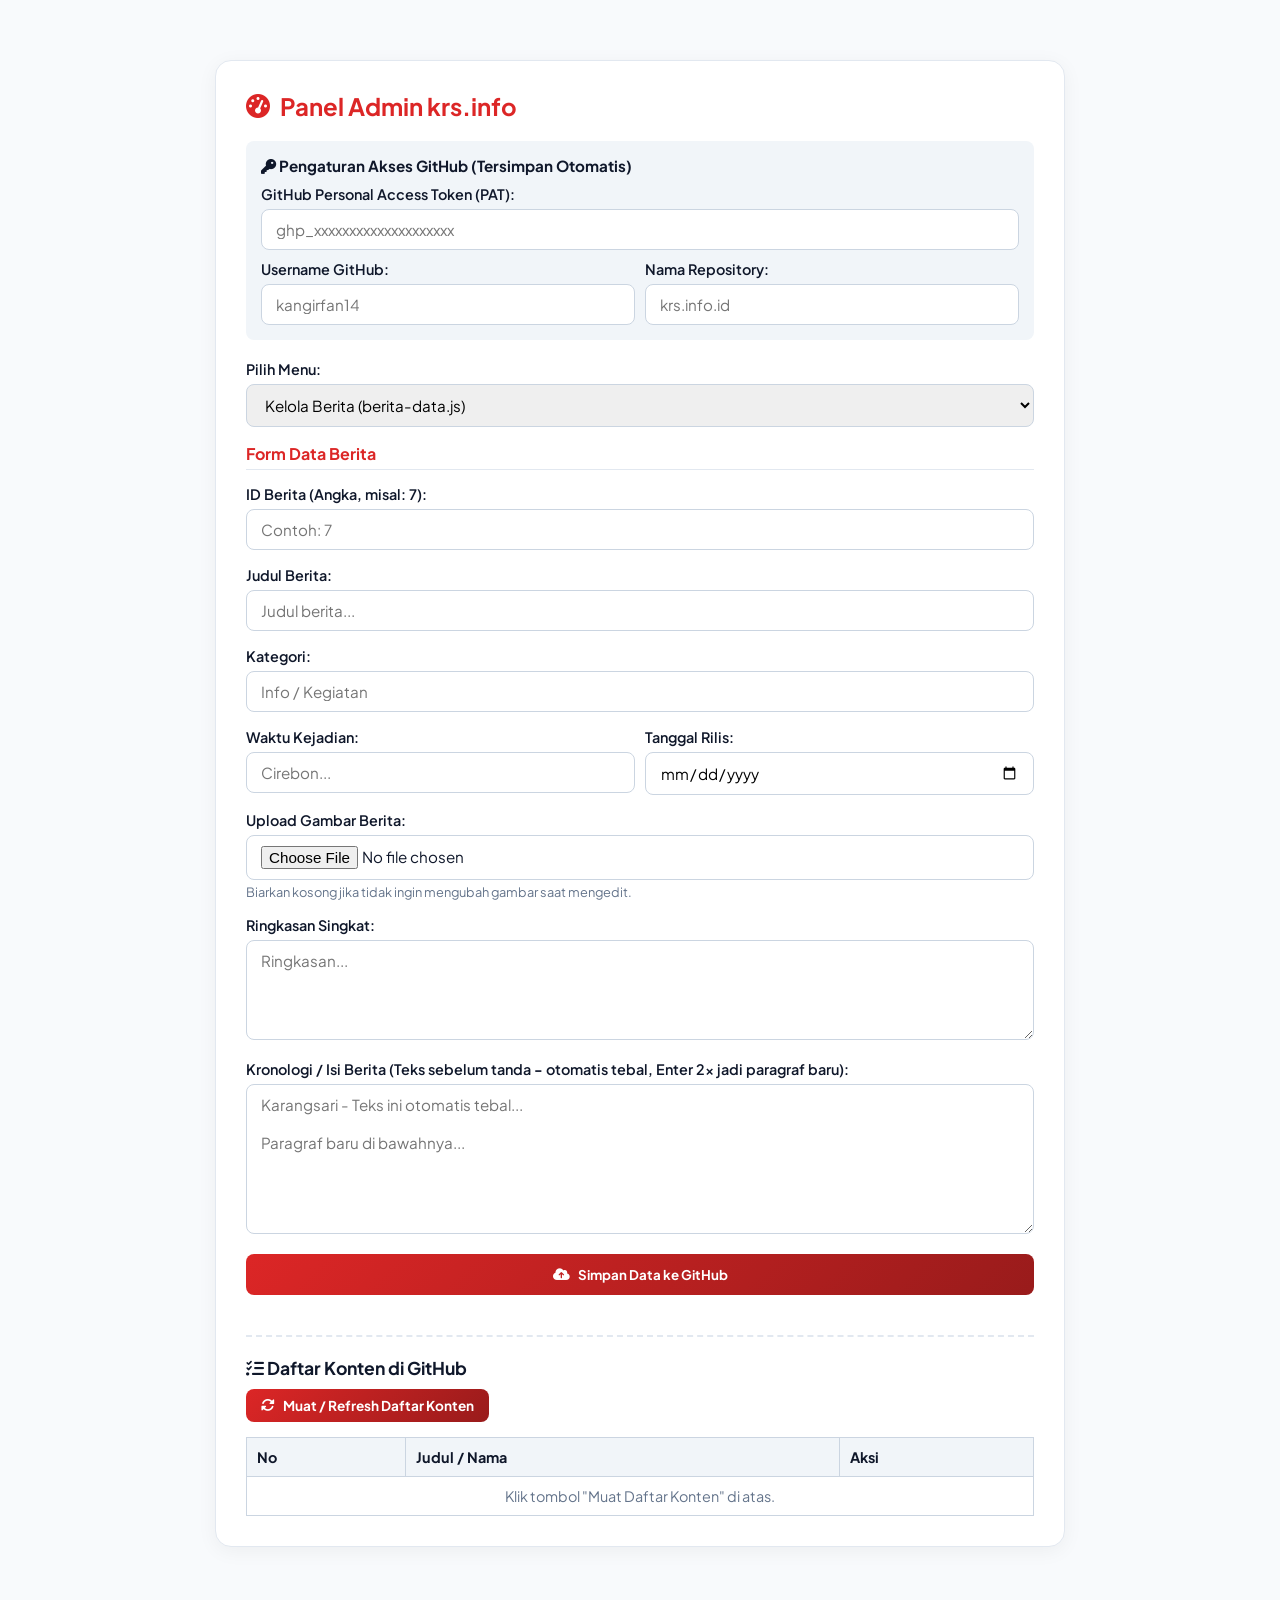
==== admin.html @ 03650664 "Add files via upload" ====
<!doctype html>
<html lang="id">
  <head>
    <meta charset="UTF-8" />
    <meta name="viewport" content="width=device-width, initial-scale=1.0" />
    <title>Admin Panel - krs.info</title>
    <link
      href="https://fonts.googleapis.com/css2?family=Plus+Jakarta+Sans:wght@400;500;600;700;800&display=swap"
      rel="stylesheet"
    />
    <link
      rel="stylesheet"
      href="https://cdnjs.cloudflare.com/ajax/libs/font-awesome/6.4.0/css/all.min.css"
    />
    <style>
      :root {
        --primary-red: #dc2626;
        --primary-dark: #b91c1c;
        --bg-light: #f8fafc;
        --text-main: #0f172a;
        --border-color: #cbd5e1;
      }
      * {
        box-sizing: border-box;
        margin: 0;
        padding: 0;
        font-family: "Plus Jakarta Sans", sans-serif;
      }
      body {
        background-color: var(--bg-light);
        color: var(--text-main);
        padding: 20px;
      }
      .container {
        max-width: 850px;
        margin: 40px auto;
        background: #ffffff;
        padding: 30px;
        border-radius: 16px;
        box-shadow: 0 4px 20px rgba(0, 0, 0, 0.05);
        border: 1px solid #e2e8f0;
      }
      h1 {
        font-size: 1.5rem;
        margin-bottom: 20px;
        color: var(--primary-red);
        display: flex;
        align-items: center;
        gap: 10px;
      }
      .form-group {
        margin-bottom: 16px;
      }
      label {
        display: block;
        font-weight: 600;
        font-size: 0.9rem;
        margin-bottom: 6px;
      }
      input,
      textarea,
      select {
        width: 100%;
        padding: 10px 14px;
        border: 1px solid var(--border-color);
        border-radius: 8px;
        font-size: 0.95rem;
        outline: none;
      }
      input:focus,
      textarea:focus {
        border-color: var(--primary-red);
      }
      textarea {
        resize: vertical;
        height: 100px;
      }
      .btn {
        background: linear-gradient(135deg, #dc2626 0%, #991b1b 100%);
        color: white;
        border: none;
        padding: 12px 20px;
        border-radius: 8px;
        font-weight: 700;
        cursor: pointer;
        width: 100%;
        display: flex;
        justify-content: center;
        align-items: center;
        gap: 8px;
        margin-top: 10px;
      }
      .btn:hover {
        opacity: 0.9;
      }
      .btn-secondary {
        background: #64748b;
        margin-top: 5px;
      }
      .btn-danger {
        background: #dc2626;
        padding: 6px 12px;
        font-size: 0.8rem;
        width: auto;
        display: inline-flex;
      }
      .btn-warning {
        background: #d97706;
        padding: 6px 12px;
        font-size: 0.8rem;
        width: auto;
        display: inline-flex;
      }
      .config-box {
        background: #f1f5f9;
        padding: 15px;
        border-radius: 8px;
        margin-bottom: 20px;
      }
      .status-msg {
        margin-top: 15px;
        padding: 10px;
        border-radius: 6px;
        font-size: 0.9rem;
        display: none;
      }
      .success {
        background: #dcfce7;
        color: #166534;
        border: 1px solid #bbf7d0;
      }
      .error {
        background: #fee2e2;
        color: #991b1b;
        border: 1px solid #fecaca;
      }
      .form-section {
        display: none;
      }
      .form-section.active {
        display: block;
      }
      .file-info {
        font-size: 0.8rem;
        color: #64748b;
        margin-top: 4px;
      }
      .manage-section {
        margin-top: 40px;
        border-top: 2px dashed #e2e8f0;
        padding-top: 20px;
      }
      table {
        width: 100%;
        border-collapse: collapse;
        margin-top: 15px;
        font-size: 0.9rem;
      }
      th,
      td {
        border: 1px solid #cbd5e1;
        padding: 10px;
        text-align: left;
      }
      th {
        background: #f1f5f9;
      }
    </style>
  </head>
  <body>
    <div class="container">
      <h1><i class="fa-solid fa-gauge-high"></i> Panel Admin krs.info</h1>

      <!-- Konfigurasi GitHub & Token (Otomatis Tersimpan) -->
      <div class="config-box">
        <h3 style="font-size: 0.95rem; margin-bottom: 10px">
          <i class="fa-solid fa-key"></i> Pengaturan Akses GitHub (Tersimpan
          Otomatis)
        </h3>
        <div class="form-group" style="margin-bottom: 10px">
          <label>GitHub Personal Access Token (PAT):</label>
          <input
            type="password"
            id="ghToken"
            placeholder="ghp_xxxxxxxxxxxxxxxxxxxx"
            oninput="saveConfig()"
          />
        </div>
        <div style="display: flex; gap: 10px">
          <div class="form-group" style="flex: 1; margin-bottom: 0">
            <label>Username GitHub:</label>
            <input
              type="text"
              id="ghOwner"
              placeholder="kangirfan14"
              oninput="saveConfig()"
            />
          </div>
          <div class="form-group" style="flex: 1; margin-bottom: 0">
            <label>Nama Repository:</label>
            <input
              type="text"
              id="ghRepo"
              placeholder="krs.info.id"
              oninput="saveConfig()"
            />
          </div>
        </div>
      </div>

      <!-- Pilihan Jenis Konten -->
      <div class="form-group">
        <label>Pilih Menu:</label>
        <select id="contentType" onchange="switchFormType()">
          <option value="berita">Kelola Berita (berita-data.js)</option>
          <option value="agenda">Kelola Agenda (agenda-data.js)</option>
        </select>
      </div>

      <form id="adminForm">
        <input type="hidden" id="editIndex" value="-1" />

        <!-- FORM BERITA -->
        <div id="formBerita" class="form-section active">
          <h3
            style="
              font-size: 1rem;
              color: var(--primary-red);
              margin-bottom: 15px;
              border-bottom: 1px solid #e2e8f0;
              padding-bottom: 5px;
            "
          >
            Form Data Berita
          </h3>
          <div class="form-group">
            <label>ID Berita (Angka, misal: 7):</label>
            <input type="number" id="bId" placeholder="Contoh: 7" />
          </div>
          <div class="form-group">
            <label>Judul Berita:</label>
            <input type="text" id="bJudul" placeholder="Judul berita..." />
          </div>
          <div class="form-group">
            <label>Kategori:</label>
            <input type="text" id="bKategori" placeholder="Info / Kegiatan" />
          </div>
          <div style="display: flex; gap: 10px">
            <div class="form-group" style="flex: 1">
              <label>Waktu Kejadian:</label>
              <input type="text" id="bWaktuKejadian" placeholder="Cirebon..." />
            </div>
            <div class="form-group" style="flex: 1">
              <label>Tanggal Rilis:</label>
              <input type="date" id="bTanggalRilis" />
            </div>
          </div>
          <div class="form-group">
            <label>Upload Gambar Berita:</label>
            <input type="file" id="bFileGambar" accept="image/*" />
            <div class="file-info">
              Biarkan kosong jika tidak ingin mengubah gambar saat mengedit.
            </div>
            <input type="hidden" id="bExistingGambar" />
          </div>
          <div class="form-group">
            <label>Ringkasan Singkat:</label>
            <textarea id="bRingkasan" placeholder="Ringkasan..."></textarea>
          </div>
          <div class="form-group">
            <label
              >Kronologi / Isi Berita (Teks sebelum tanda <b>-</b> otomatis
              tebal, Enter 2x jadi paragraf baru):</label
            >
            <textarea
              id="bKronologi"
              style="height: 150px"
              placeholder="Karangsari - Teks ini otomatis tebal...&#10;&#10;Paragraf baru di bawahnya..."
            ></textarea>
          </div>
        </div>

        <!-- FORM AGENDA -->
        <div id="formAgenda" class="form-section">
          <h3
            style="
              font-size: 1rem;
              color: var(--primary-red);
              margin-bottom: 15px;
              border-bottom: 1px solid #e2e8f0;
              padding-bottom: 5px;
            "
          >
            Form Data Agenda
          </h3>
          <div class="form-group">
            <label>ID Agenda:</label>
            <input type="text" id="aId" placeholder="Contoh: 1" />
          </div>
          <div class="form-group">
            <label>Judul Agenda (Title):</label>
            <input type="text" id="aTitle" placeholder="Judul acara..." />
          </div>
          <div style="display: flex; gap: 10px">
            <div class="form-group" style="flex: 1">
              <label>Waktu Mulai:</label>
              <input type="datetime-local" id="aStart" />
            </div>
            <div class="form-group" style="flex: 1">
              <label>Waktu Selesai:</label>
              <input type="datetime-local" id="aEnd" />
            </div>
          </div>
          <div class="form-group">
            <label>Lokasi Acara:</label>
            <input type="text" id="aLocation" placeholder="Lokasi..." />
          </div>
          <div class="form-group">
            <label>Deskripsi Singkat:</label>
            <textarea id="aDesc" placeholder="Deskripsi..."></textarea>
          </div>
          <div class="form-group">
            <label>Upload Banner / Pamflet:</label>
            <input type="file" id="aFileBanner" accept="image/*" />
            <div class="file-info">
              Biarkan kosong jika tidak ingin mengubah banner saat mengedit.
            </div>
            <input type="hidden" id="aExistingBanner" />
          </div>
          <div class="form-group">
            <label>Link Dokumen / Google Drive:</label>
            <input type="url" id="aDocLink" placeholder="https://..." />
          </div>
        </div>

        <button type="submit" class="btn" id="submitBtn">
          <i class="fa-solid fa-cloud-arrow-up"></i> Simpan Data ke GitHub
        </button>
        <button
          type="button"
          class="btn btn-secondary"
          id="cancelEditBtn"
          style="display: none"
          onclick="resetForm()"
        >
          Batal Edit
        </button>
      </form>

      <div id="statusMsg" class="status-msg"></div>

      <!-- BAGIAN MANAJEMEN KONTEN -->
      <div class="manage-section">
        <h3 style="font-size: 1.1rem; margin-bottom: 10px">
          <i class="fa-solid fa-list-check"></i> Daftar Konten di GitHub
        </h3>
        <button
          type="button"
          class="btn"
          style="width: auto; padding: 8px 15px; font-size: 0.85rem"
          onclick="loadContentList()"
        >
          <i class="fa-solid fa-rotate"></i> Muat / Refresh Daftar Konten
        </button>
        <div style="overflow-x: auto">
          <table id="contentTable">
            <thead>
              <tr>
                <th>No</th>
                <th>Judul / Nama</th>
                <th>Aksi</th>
              </tr>
            </thead>
            <tbody>
              <tr>
                <td colspan="3" style="text-align: center; color: #64748b">
                  Klik tombol "Muat Daftar Konten" di atas.
                </td>
              </tr>
            </tbody>
          </table>
        </div>
      </div>
    </div>

    <script>
      document.addEventListener("DOMContentLoaded", () => {
        if (localStorage.getItem("gh_token"))
          document.getElementById("ghToken").value =
            localStorage.getItem("gh_token");
        if (localStorage.getItem("gh_owner"))
          document.getElementById("ghOwner").value =
            localStorage.getItem("gh_owner");
        if (localStorage.getItem("gh_repo"))
          document.getElementById("ghRepo").value =
            localStorage.getItem("gh_repo");
        loadContentList();
      });

      function saveConfig() {
        localStorage.setItem(
          "gh_token",
          document.getElementById("ghToken").value.trim(),
        );
        localStorage.setItem(
          "gh_owner",
          document.getElementById("ghOwner").value.trim(),
        );
        localStorage.setItem(
          "gh_repo",
          document.getElementById("ghRepo").value.trim(),
        );
      }

      function switchFormType() {
        const type = document.getElementById("contentType").value;
        if (type === "berita") {
          document.getElementById("formBerita").classList.add("active");
          document.getElementById("formAgenda").classList.remove("active");
        } else {
          document.getElementById("formAgenda").classList.add("active");
          document.getElementById("formBerita").classList.remove("active");
        }
        resetForm();
        loadContentList();
      }

      function resetForm() {
        document.getElementById("adminForm").reset();
        document.getElementById("editIndex").value = "-1";
        document.getElementById("submitBtn").innerHTML =
          '<i class="fa-solid fa-cloud-arrow-up"></i> Simpan Data ke GitHub';
        document.getElementById("cancelEditBtn").style.display = "none";
      }

      // Fungsi otomatis ubah teks biasa berita: teks sebelum "-" jadi <strong>, enter 2x jadi <p>
      function formatBeritaToHtml(rawText) {
        if (!rawText) return "";
        const paragraphs = rawText.split(/\n\s*\n/);
        return paragraphs
          .map((p) => {
            let trimmed = p.trim();
            if (!trimmed) return "";
            if (trimmed.includes(" - ")) {
              const parts = trimmed.split(" - ");
              const boldPart = parts[0].trim();
              const restPart = parts.slice(1).join(" - ").trim();
              return `<p><strong>${boldPart}</strong> - ${restPart}</p>`;
            } else {
              return `<p>${trimmed}</p>`;
            }
          })
          .join("");
      }

      // Konversi format datetime-local ke format web (YYYY-MM-DD HH:MM)
      function formatDateTimeForWeb(val) {
        if (!val) return "";
        return val.replace("T", " ");
      }

      async function uploadFileToGitHub(file, token, owner, repo) {
        const fileName = file.name;
        const path = `images/${fileName}`;
        const apiUrl = `https://api.github.com/repos/${owner}/${repo}/contents/${path}`;
        const base64Content = await new Promise((resolve, reject) => {
          const reader = new FileReader();
          reader.readAsDataURL(file);
          reader.onload = () => resolve(reader.result.split(",")[1]);
          reader.onerror = (error) => reject(error);
        });

        let sha = null;
        try {
          const checkRes = await fetch(apiUrl, {
            headers: { Authorization: `token ${token}` },
          });
          if (checkRes.ok) {
            const existingFile = await checkRes.json();
            sha = existingFile.sha;
          }
        } catch (e) {}

        const uploadRes = await fetch(apiUrl, {
          method: "PUT",
          headers: {
            Authorization: `token ${token}`,
            "Content-Type": "application/json",
          },
          body: JSON.stringify({
            message: `Admin: Upload image ${fileName}`,
            content: base64Content,
            ...(sha && { sha }),
          }),
        });

        if (!uploadRes.ok) throw new Error(`Gagal meng-upload file gambar.`);
        return path;
      }

      let cachedRawData = "";
      let cachedFileSha = "";

      async function fetchGitHubData() {
        const token = document.getElementById("ghToken").value.trim();
        const owner = document.getElementById("ghOwner").value.trim();
        const repo = document.getElementById("ghRepo").value.trim();
        const type = document.getElementById("contentType").value;
        const fileName =
          type === "berita" ? "berita-data.js" : "agenda-data.js";
        const apiUrl = `https://api.github.com/repos/${owner}/${repo}/contents/${fileName}`;

        const res = await fetch(apiUrl, {
          headers: { Authorization: `token ${token}` },
        });
        if (!res.ok) throw new Error("Gagal mengambil file dari GitHub.");
        const fileData = await res.json();
        cachedFileSha = fileData.sha;
        cachedRawData = decodeURIComponent(escape(atob(fileData.content)));
        return cachedRawData;
      }

      function parseDataArray(rawText) {
        try {
          const start = rawText.indexOf("[");
          const end = rawText.lastIndexOf("]");
          if (start === -1 || end === -1) return [];
          const arrayString = rawText.substring(start, end + 1);
          return Function(`return ${arrayString}`)();
        } catch (e) {
          console.error("Gagal parse data:", e);
          return [];
        }
      }

      async function loadContentList() {
        const token = document.getElementById("ghToken").value.trim();
        const owner = document.getElementById("ghOwner").value.trim();
        const repo = document.getElementById("ghRepo").value.trim();
        if (!token || !owner || !repo) return;

        const tbody = document.querySelector("#contentTable tbody");
        tbody.innerHTML = `<tr><td colspan="3" style="text-align: center;">Memuat data...</td></tr>`;

        try {
          const raw = await fetchGitHubData();
          const items = parseDataArray(raw);

          if (items.length === 0) {
            tbody.innerHTML = `<tr><td colspan="3" style="text-align: center; color: #64748b;">Belum ada data.</td></tr>`;
            return;
          }

          tbody.innerHTML = "";
          items.forEach((item, index) => {
            const title = item.judul || item.title || `Item #${index}`;
            const tr = document.createElement("tr");
            tr.innerHTML = `
            <td>${index + 1}</td>
            <td><b>${title}</b></td>
            <td>
              <button type="button" class="btn btn-warning" onclick="prepareEdit(${index})"><i class="fa-solid fa-pen"></i> Edit</button>
              <button type="button" class="btn btn-danger" onclick="deleteItem(${index})"><i class="fa-solid fa-trash"></i> Hapus</button>
            </td>
          `;
            tbody.appendChild(tr);
          });
        } catch (err) {
          tbody.innerHTML = `<tr><td colspan="3" style="text-align: center; color: red;">Error: ${err.message}</td></tr>`;
        }
      }

      async function prepareEdit(index) {
        try {
          const raw = await fetchGitHubData();
          const items = parseDataArray(raw);
          const item = items[index];
          const type = document.getElementById("contentType").value;

          document.getElementById("editIndex").value = index;
          document.getElementById("submitBtn").innerHTML =
            '<i class="fa-solid fa-floppy-disk"></i> Update Perubahan ke GitHub';
          document.getElementById("cancelEditBtn").style.display = "block";

          if (type === "berita") {
            document.getElementById("bId").value = item.id || "";
            document.getElementById("bJudul").value = item.judul || "";
            document.getElementById("bKategori").value = item.kategori || "";
            document.getElementById("bWaktuKejadian").value =
              item.waktuKejadian || "";
            document.getElementById("bTanggalRilis").value =
              item.tanggalRilis || "";
            document.getElementById("bExistingGambar").value =
              item.gambar || "";
            document.getElementById("bRingkasan").value = item.ringkasan || "";
            document.getElementById("bKronologi").value = item.kronologi || "";
          } else {
            document.getElementById("aId").value = item.id || "";
            document.getElementById("aTitle").value = item.title || "";
            document.getElementById("aStart").value = item.start
              ? item.start.replace(" ", "T")
              : "";
            document.getElementById("aEnd").value = item.end
              ? item.end.replace(" ", "T")
              : "";
            document.getElementById("aLocation").value = item.location || "";
            document.getElementById("aDesc").value = item.desc || "";
            document.getElementById("aExistingBanner").value =
              item.banner || "";
            document.getElementById("aDocLink").value = item.docLink || "";
          }
          window.scrollTo({ top: 0, behavior: "smooth" });
        } catch (err) {
          alert("Gagal memuat data untuk diedit: " + err.message);
        }
      }

      async function deleteItem(index) {
        if (!confirm("Yakin ingin menghapus item ini dari GitHub?")) return;

        const token = document.getElementById("ghToken").value.trim();
        const owner = document.getElementById("ghOwner").value.trim();
        const repo = document.getElementById("ghRepo").value.trim();
        const type = document.getElementById("contentType").value;
        const fileName =
          type === "berita" ? "berita-data.js" : "agenda-data.js";
        const apiUrl = `https://api.github.com/repos/${owner}/${repo}/contents/${fileName}`;

        try {
          const raw = await fetchGitHubData();
          let items = parseDataArray(raw);
          const deletedTitle = items[index].judul || items[index].title;

          items.splice(index, 1);

          const newFileContent = rebuildJsFileContent(type, items);
          const encodedContent = btoa(
            unescape(encodeURIComponent(newFileContent)),
          );

          const updateRes = await fetch(apiUrl, {
            method: "PUT",
            headers: {
              Authorization: `token ${token}`,
              "Content-Type": "application/json",
            },
            body: JSON.stringify({
              message: `Admin: Hapus ${type} (${deletedTitle})`,
              content: encodedContent,
              sha: cachedFileSha,
            }),
          });

          if (!updateRes.ok) throw new Error("Gagal menyimpan perubahan hapus.");

          showStatus("Berhasil menghapus item!", "success");
          loadContentList();
        } catch (err) {
          showStatus(err.message, "error");
        }
      }

      function rebuildJsFileContent(type, items) {
        const varName =
          type === "berita"
            ? "const DATABASE_BERITA = [\n"
            : "const DATABASE_AGENDA = [\n";
        let body = "";

        items.forEach((item) => {
          if (type === "berita") {
            body += `  {\n    id: ${item.id},\n    judul: "${item.judul}",\n    kategori: "${item.kategori}",\n    waktuKejadian: "${item.waktuKejadian}",\n    tanggalRilis: "${item.tanggalRilis}",\n    gambar: "${item.gambar}",\n    ringkasan: "${item.ringkasan}",\n    kronologi: \`${item.kronologi}\`,\n  },\n`;
          } else {
            body += `  {\n    id: "${item.id}",\n    title: "${item.title}",\n    start: "${item.start}",\n    end: "${item.end}",\n    location: "${item.location}",\n    desc: "${item.desc}",\n    banner: "${item.banner}",\n    docLink: "${item.docLink}",\n  },\n`;
          }
        });

        return `${varName}${body}];\n`;
      }

      document
        .getElementById("adminForm")
        .addEventListener("submit", async function (e) {
          e.preventDefault();

          const token = document.getElementById("ghToken").value.trim();
          const owner = document.getElementById("ghOwner").value.trim();
          const repo = document.getElementById("ghRepo").value.trim();
          const type = document.getElementById("contentType").value;
          const editIndex = parseInt(
            document.getElementById("editIndex").value,
          );

          if (!token || !owner || !repo) {
            showStatus("Mohon lengkapi konfigurasi GitHub di atas!", "error");
            return;
          }

          const submitBtn = document.getElementById("submitBtn");
          submitBtn.disabled = true;

          try {
            let imagePath = "";

            if (type === "berita") {
              const fileInput = document.getElementById("bFileGambar");
              if (fileInput.files.length > 0) {
                submitBtn.innerHTML =
                  '<i class="fa-solid fa-spinner fa-spin"></i> Upload gambar...';
                imagePath = await uploadFileToGitHub(
                  fileInput.files[0],
                  token,
                  owner,
                  repo,
                );
              } else {
                imagePath = document.getElementById("bExistingGambar").value;
              }
            } else {
              const fileInput = document.getElementById("aFileBanner");
              if (fileInput.files.length > 0) {
                submitBtn.innerHTML =
                  '<i class="fa-solid fa-spinner fa-spin"></i> Upload banner...';
                imagePath = await uploadFileToGitHub(
                  fileInput.files[0],
                  token,
                  owner,
                  repo,
                );
              } else {
                imagePath = document.getElementById("aExistingBanner").value;
              }
            }

            submitBtn.innerHTML =
              '<i class="fa-solid fa-spinner fa-spin"></i> Menyimpan ke GitHub...';
            const fileName =
              type === "berita" ? "berita-data.js" : "agenda-data.js";
            const apiUrl = `https://api.github.com/repos/${owner}/${repo}/contents/${fileName}`;

            const raw = await fetchGitHubData();
            let items = parseDataArray(raw);

            let newItem = {};
            if (type === "berita") {
              const rawKronologiInput =
                document.getElementById("bKronologi").value;
              newItem = {
                id: Number(document.getElementById("bId").value),
                judul: document.getElementById("bJudul").value,
                kategori: document.getElementById("bKategori").value,
                waktuKejadian: document.getElementById("bWaktuKejadian").value,
                tanggalRilis: document.getElementById("bTanggalRilis").value,
                gambar: imagePath,
                ringkasan: document.getElementById("bRingkasan").value,
                kronologi: formatBeritaToHtml(rawKronologiInput),
              };
            } else {
              newItem = {
                id: document.getElementById("aId").value,
                title: document.getElementById("aTitle").value,
                start: formatDateTimeForWeb(
                  document.getElementById("aStart").value,
                ),
                end: formatDateTimeForWeb(
                  document.getElementById("aEnd").value,
                ),
                location: document.getElementById("aLocation").value,
                desc: document.getElementById("aDesc").value,
                banner: imagePath,
                docLink: document.getElementById("aDocLink").value,
              };
            }

            let commitMsg = "";
            if (editIndex === -1) {
              items.unshift(newItem);
              commitMsg = `Admin: Tambah ${type} baru`;
            } else {
              items[editIndex] = newItem;
              commitMsg = `Admin: Update ${type} indeks ${editIndex}`;
            }

            const newFileContent = rebuildJsFileContent(type, items);
            const encodedContent = btoa(
              unescape(encodeURIComponent(newFileContent)),
            );

            const updateRes = await fetch(apiUrl, {
              method: "PUT",
              headers: {
                Authorization: `token ${token}`,
                "Content-Type": "application/json",
              },
              body: JSON.stringify({
                message: commitMsg,
                content: encodedContent,
                sha: cachedFileSha,
              }),
            });

            if (!updateRes.ok) throw new Error("Gagal menyimpan ke GitHub.");

            showStatus(
              "Berhasil! Data telah diperbarui dan dipublikasikan ke GitHub.",
              "success",
            );
            resetForm();
            loadContentList();
          } catch (err) {
            showStatus(err.message, "error");
          } finally {
            submitBtn.disabled = false;
            submitBtn.innerHTML =
              '<i class="fa-solid fa-cloud-arrow-up"></i> Simpan Data ke GitHub';
          }
        });

      function showStatus(text, type) {
        const msg = document.getElementById("statusMsg");
        msg.style.display = "block";
        msg.className = `status-msg ${type}`;
        msg.innerText = text;
      }
    </script>
  </body>
</html>
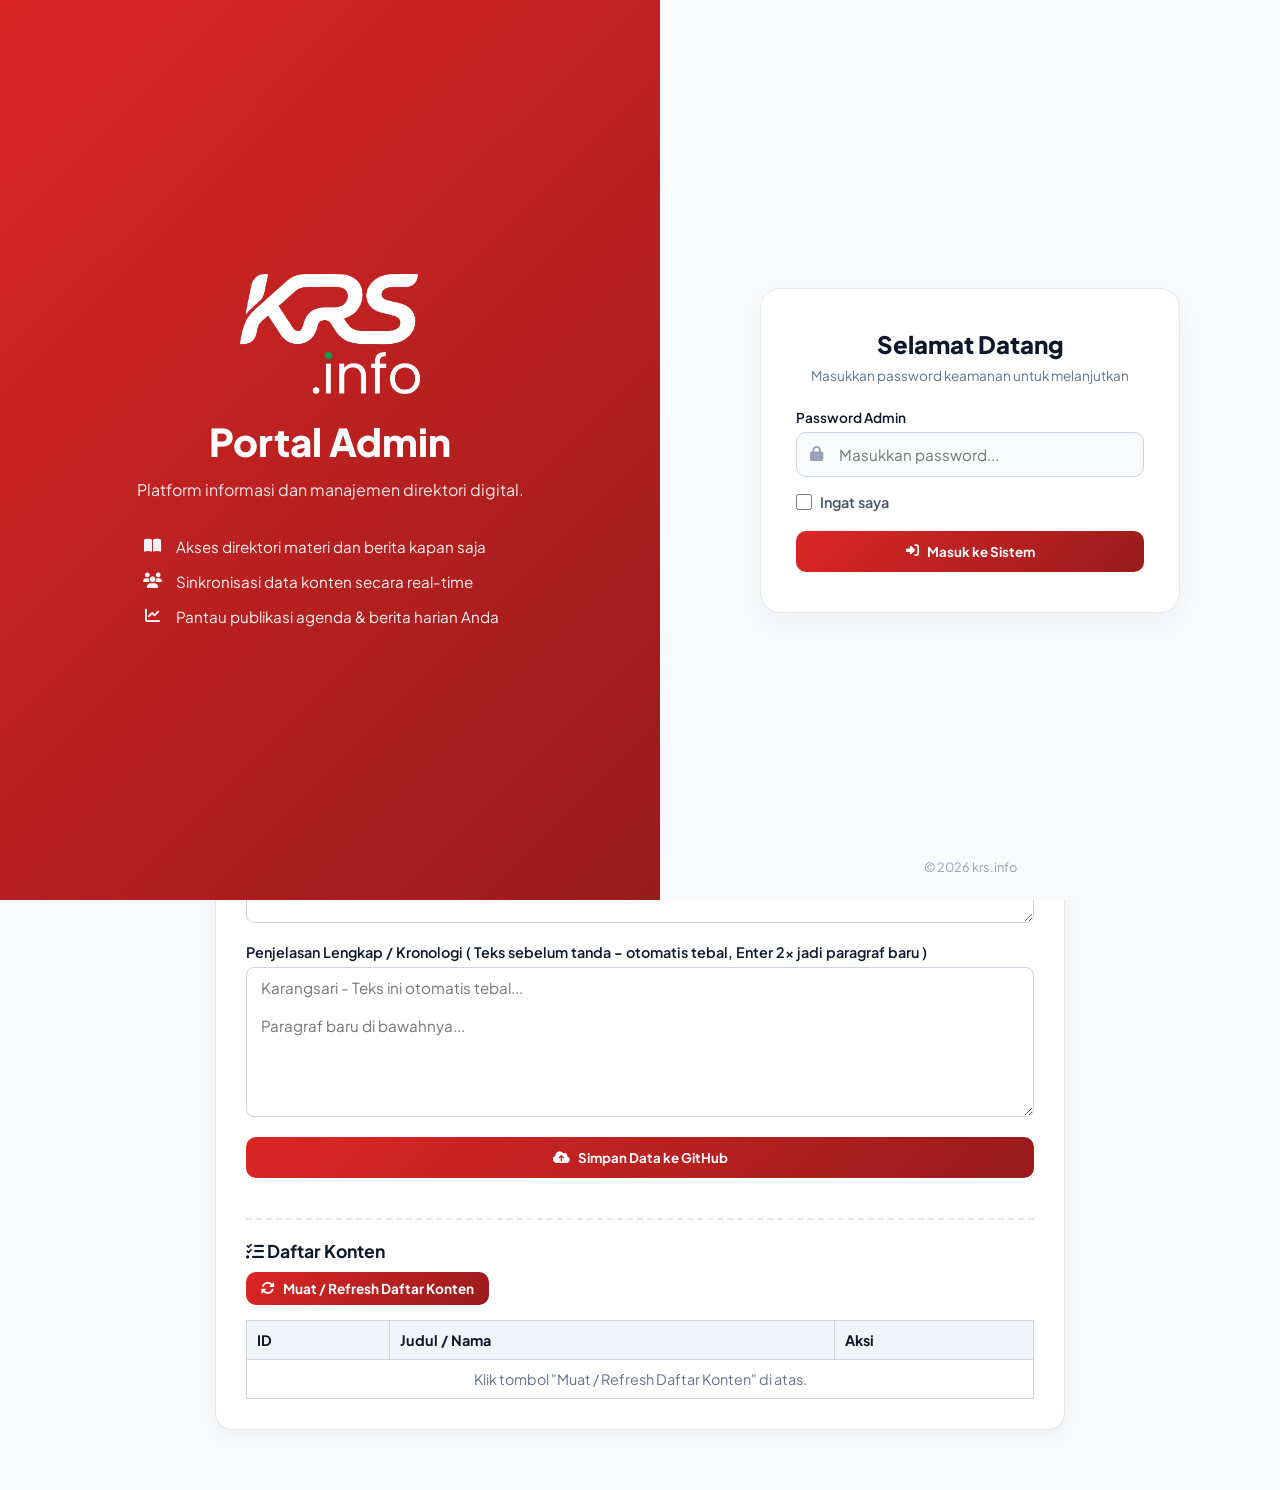
==== commit 78e151a3: "Update admin.html" ====
--- a/admin.html
+++ b/admin.html
@@ -30,7 +30,256 @@
         background-color: var(--bg-light);
         color: var(--text-main);
         padding: 20px;
-      }
+        display: none;
+      }
+
+      /* 1. Loading Screen Dinamis */
+      #loadingScreen {
+        position: fixed;
+        inset: 0;
+        background: linear-gradient(135deg, #dc2626 0%, #991b1b 100%);
+        color: white;
+        display: none;
+        flex-direction: column;
+        align-items: center;
+        justify-content: center;
+        z-index: 9999;
+        text-align: center;
+        padding: 20px;
+      }
+      #loadingScreen h1 {
+        font-size: 2.5rem;
+        font-weight: 800;
+        letter-spacing: 1px;
+        margin-bottom: 10px;
+        color: white;
+      }
+      #loadingScreen p {
+        font-size: 1rem;
+        opacity: 0.9;
+      }
+
+      /* 2. Login Screen (Split Screen Style krs.info) */
+      #loginScreen {
+        position: fixed;
+        inset: 0;
+        background: #ffffff;
+        display: none;
+        z-index: 9998;
+      }
+      .login-split-container {
+        display: flex;
+        width: 100%;
+        height: 100vh;
+      }
+      .login-left-pane {
+        flex: 1;
+        background: linear-gradient(135deg, #dc2626 0%, #991b1b 100%);
+        color: white;
+        display: flex;
+        flex-direction: column;
+        justify-content: center;
+        align-items: center;
+        text-align: center;
+        padding: 60px;
+      }
+      .login-left-pane .brand-icon-box {
+        max-width: 180px;
+        height: auto;
+        display: flex;
+        align-items: center;
+        justify-content: center;
+        margin-bottom: 25px;
+      }
+      .login-left-pane .brand-icon-box img {
+        width: 100%;
+        height: auto;
+        object-fit: contain;
+      }
+      .login-left-pane h1 {
+        font-size: 2.4rem;
+        font-weight: 800;
+        margin-bottom: 12px;
+        color: white;
+        line-height: 1.2;
+      }
+      .login-left-pane > p {
+        font-size: 1rem;
+        opacity: 0.9;
+        margin-bottom: 35px;
+        max-width: 420px;
+        line-height: 1.5;
+      }
+      .login-features {
+        display: flex;
+        flex-direction: column;
+        gap: 16px;
+        align-items: flex-start;
+        max-width: 380px;
+        width: 100%;
+      }
+      .login-feature-item {
+        display: flex;
+        align-items: center;
+        gap: 12px;
+        font-size: 0.95rem;
+        opacity: 0.95;
+        text-align: left;
+      }
+      .login-feature-item i {
+        width: 24px;
+        text-align: center;
+      }
+
+      .login-right-pane {
+        flex: 1;
+        background: #f8fafc;
+        display: flex;
+        flex-direction: column;
+        align-items: center;
+        justify-content: center;
+        padding: 40px;
+        position: relative;
+      }
+      .login-card {
+        background: #ffffff;
+        width: 100%;
+        max-width: 420px;
+        padding: 40px 35px;
+        border-radius: 20px;
+        box-shadow: 0 10px 30px rgba(0, 0, 0, 0.04);
+        border: 1px solid #e2e8f0;
+      }
+      .login-card h2 {
+        font-size: 1.5rem;
+        color: var(--text-main);
+        font-weight: 800;
+        margin-bottom: 8px;
+        text-align: center;
+      }
+      .login-card > p {
+        font-size: 0.85rem;
+        color: #64748b;
+        margin-bottom: 25px;
+        text-align: center;
+      }
+      .login-input-group {
+        position: relative;
+        margin-bottom: 16px;
+      }
+      .login-input-group label {
+        display: block;
+        font-weight: 600;
+        font-size: 0.85rem;
+        margin-bottom: 6px;
+        color: var(--text-main);
+      }
+      .login-input-field-wrap {
+        position: relative;
+        display: flex;
+        align-items: center;
+      }
+      .login-input-field-wrap i.field-icon {
+        position: absolute;
+        left: 14px;
+        color: #94a3b8;
+        font-size: 0.95rem;
+      }
+      .login-input-field-wrap input {
+        width: 100%;
+        padding: 12px 14px 12px 42px;
+        border: 1px solid var(--border-color);
+        border-radius: 10px;
+        font-size: 0.95rem;
+        outline: none;
+        background: #f8fafc;
+        transition: 0.2s;
+      }
+      .login-input-field-wrap input:focus {
+        border-color: var(--primary-red);
+        background: #fff;
+        box-shadow: 0 0 0 3px rgba(220, 38, 38, 0.1);
+      }
+      .login-remember-row {
+        display: flex;
+        align-items: center;
+        gap: 8px;
+        font-size: 0.85rem;
+        color: #475569;
+        margin-bottom: 20px;
+        margin-top: 10px;
+      }
+      .login-remember-row input {
+        width: 16px;
+        height: 16px;
+        accent-color: var(--primary-red);
+        cursor: pointer;
+      }
+      .login-footer-text {
+        position: absolute;
+        bottom: 25px;
+        font-size: 0.8rem;
+        color: #94a3b8;
+      }
+
+      @media (max-width: 900px) {
+        .login-split-container {
+          flex-direction: column;
+        }
+        .login-left-pane {
+          display: none;
+        }
+        .login-right-pane {
+          background: #ffffff;
+        }
+      }
+
+      /* Modal Settings & Akun */
+      #settingsModal {
+        display: none;
+        position: fixed;
+        inset: 0;
+        background: rgba(0, 0, 0, 0.5);
+        z-index: 1000;
+        align-items: center;
+        justify-content: center;
+        padding: 20px;
+      }
+      .modal-content {
+        background: #fff;
+        width: 100%;
+        max-width: 450px;
+        padding: 25px;
+        border-radius: 16px;
+        box-shadow: 0 10px 30px rgba(0, 0, 0, 0.1);
+        position: relative;
+        max-height: 90vh;
+        overflow-y: auto;
+      }
+      .modal-header {
+        display: flex;
+        justify-content: space-between;
+        align-items: center;
+        margin-bottom: 15px;
+        border-bottom: 1px solid #e2e8f0;
+        padding-bottom: 10px;
+      }
+      .modal-close {
+        cursor: pointer;
+        font-size: 1.2rem;
+        color: #64748b;
+      }
+      .modal-section-title {
+        font-size: 0.95rem;
+        color: var(--primary-red);
+        font-weight: 700;
+        margin-top: 15px;
+        margin-bottom: 10px;
+        border-bottom: 1px dashed #e2e8f0;
+        padding-bottom: 5px;
+      }
+
+      /* Main Container & Layout */
       .container {
         max-width: 850px;
         margin: 40px auto;
@@ -40,14 +289,162 @@
         box-shadow: 0 4px 20px rgba(0, 0, 0, 0.05);
         border: 1px solid #e2e8f0;
       }
-      h1 {
-        font-size: 1.5rem;
-        margin-bottom: 20px;
-        color: var(--primary-red);
+
+      /* STYLING HEADER (DESKTOP & MOBILE NAVBAR) */
+      .app-header {
+        display: grid;
+        grid-template-columns: auto 1fr auto;
+        align-items: center;
+        gap: 15px;
+        margin-bottom: 25px;
+        border-bottom: 2px solid #f1f5f9;
+        padding-bottom: 15px;
+      }
+
+      .brand-title {
         display: flex;
         align-items: center;
-        gap: 10px;
-      }
+      }
+
+      /* STYLE LOGO DENGAN ANIMASI KILAP (SHIMMER) */
+      .brand-logo-shine {
+        position: relative;
+        overflow: hidden;
+        display: inline-flex;
+        align-items: center;
+        max-width: 110px;
+        height: auto;
+        border-radius: 8px;
+      }
+      .brand-logo-shine img {
+        width: 100%;
+        height: auto;
+        object-fit: contain;
+        display: block;
+      }
+      /* Efek Garis Kilap Berjalan */
+      .brand-logo-shine::after {
+        content: "";
+        position: absolute;
+        top: -50%;
+        left: -150%;
+        width: 50%;
+        height: 200%;
+        background: linear-gradient(
+          to right,
+          rgba(255, 255, 255, 0) 0%,
+          rgba(255, 255, 255, 0.5) 50%,
+          rgba(255, 255, 255, 0) 100%
+        );
+        transform: rotate(30deg);
+        animation: shineEffect 3s infinite;
+      }
+      @keyframes shineEffect {
+        0% {
+          left: -150%;
+        }
+        20% {
+          left: 150%;
+        }
+        100% {
+          left: 150%;
+        }
+      }
+
+      /* Kotak Jam & Tanggal */
+      .realtime-clock-box {
+        background: #f8fafc;
+        border: 1px solid var(--border-color);
+        padding: 6px 12px;
+        border-radius: 10px;
+        text-align: center;
+        display: flex;
+        flex-direction: column;
+        justify-content: center;
+        align-items: center;
+        margin: 0 auto;
+        box-shadow: inset 0 1px 2px rgba(0, 0, 0, 0.02);
+      }
+      .realtime-time {
+        font-size: 0.95rem;
+        font-weight: 800;
+        color: var(--primary-red);
+        letter-spacing: 0.5px;
+        line-height: 1.2;
+      }
+      .realtime-date {
+        font-size: 0.7rem;
+        color: #64748b;
+        font-weight: 600;
+      }
+
+      /* Dropdown Menu Pengaturan & Logout */
+      .header-actions {
+        position: relative;
+        display: flex;
+        justify-content: flex-end;
+      }
+      .dropdown-toggle-btn {
+        background: #f1f5f9;
+        color: var(--text-main);
+        border: 1px solid var(--border-color);
+        padding: 8px 12px;
+        border-radius: 8px;
+        cursor: pointer;
+        display: inline-flex;
+        align-items: center;
+        gap: 6px;
+        font-size: 0.8rem;
+        font-weight: 600;
+        transition: 0.2s;
+        white-space: nowrap;
+      }
+      .dropdown-toggle-btn:hover {
+        background: #e2e8f0;
+      }
+      .dropdown-menu-box {
+        display: none;
+        position: absolute;
+        right: 0;
+        top: calc(100% + 8px);
+        background: #ffffff;
+        border: 1px solid var(--border-color);
+        border-radius: 10px;
+        box-shadow: 0 10px 25px rgba(0, 0, 0, 0.08);
+        width: 170px;
+        z-index: 100;
+        overflow: hidden;
+      }
+      .dropdown-menu-box.show {
+        display: block;
+      }
+      .dropdown-item {
+        width: 100%;
+        padding: 10px 14px;
+        text-align: left;
+        background: none;
+        border: none;
+        font-size: 0.85rem;
+        font-weight: 600;
+        color: var(--text-main);
+        cursor: pointer;
+        display: flex;
+        align-items: center;
+        gap: 8px;
+        transition: background 0.15s;
+        text-decoration: none;
+      }
+      .dropdown-item:hover {
+        background: #f8fafc;
+      }
+      .dropdown-item.logout-text {
+        color: #dc2626;
+        border-top: 1px solid #f1f5f9;
+      }
+      .dropdown-item.logout-text:hover {
+        background: #fee2e2;
+      }
+
       .form-group {
         margin-bottom: 16px;
       }
@@ -80,7 +477,7 @@
         color: white;
         border: none;
         padding: 12px 20px;
-        border-radius: 8px;
+        border-radius: 10px;
         font-weight: 700;
         cursor: pointer;
         width: 100%;
@@ -89,6 +486,7 @@
         align-items: center;
         gap: 8px;
         margin-top: 10px;
+        transition: opacity 0.2s;
       }
       .btn:hover {
         opacity: 0.9;
@@ -99,10 +497,11 @@
       }
       .btn-danger {
         background: #dc2626;
-        padding: 6px 12px;
-        font-size: 0.8rem;
+        padding: 9px 14px;
+        font-size: 0.85rem;
         width: auto;
         display: inline-flex;
+        border-radius: 8px;
       }
       .btn-warning {
         background: #d97706;
@@ -111,12 +510,6 @@
         width: auto;
         display: inline-flex;
       }
-      .config-box {
-        background: #f1f5f9;
-        padding: 15px;
-        border-radius: 8px;
-        margin-bottom: 20px;
-      }
       .status-msg {
         margin-top: 15px;
         padding: 10px;
@@ -165,55 +558,312 @@
       th {
         background: #f1f5f9;
       }
+
+      /* MEDIA QUERIES: MOBILE NAVBAR HORIZONTAL */
+      @media (max-width: 768px) {
+        .app-header {
+          display: flex;
+          flex-direction: row;
+          justify-content: space-between;
+          align-items: center;
+          gap: 8px;
+          padding-bottom: 12px;
+        }
+        .brand-logo-shine {
+          max-width: 85px; /* Sesuaikan ukuran logo di mobile agar pas */
+        }
+        .realtime-clock-box {
+          padding: 4px 8px;
+          margin: 0;
+          flex: 1;
+          max-width: 140px;
+        }
+        .realtime-time {
+          font-size: 0.8rem;
+        }
+        .realtime-date {
+          font-size: 0.6rem;
+        }
+        .dropdown-toggle-btn {
+          padding: 7px 10px;
+          font-size: 0.75rem;
+        }
+        .dropdown-menu-box {
+          right: 0;
+          left: auto;
+          transform: none;
+        }
+        .container {
+          margin: 10px auto;
+          padding: 18px;
+          border-radius: 12px;
+        }
+      }
+
+      @keyframes customBounce {
+        0%,
+        100% {
+          transform: translateY(0);
+        }
+        50% {
+          transform: translateY(-12px);
+        }
+      }
+      .loading-bounce-logo {
+        animation: customBounce 1.2s infinite ease-in-out;
+      }
+      .loading-bounce-text {
+        animation: customBounce 1.2s infinite ease-in-out 0.3s;
+      }
     </style>
   </head>
   <body>
-    <div class="container">
-      <h1><i class="fa-solid fa-gauge-high"></i> Panel Admin krs.info</h1>
-
-      <!-- Konfigurasi GitHub & Token (Otomatis Tersimpan) -->
-      <div class="config-box">
-        <h3 style="font-size: 0.95rem; margin-bottom: 10px">
-          <i class="fa-solid fa-key"></i> Pengaturan Akses GitHub (Tersimpan
-          Otomatis)
-        </h3>
-        <div class="form-group" style="margin-bottom: 10px">
-          <label>GitHub Personal Access Token (PAT):</label>
+    <!-- 1. LOADING SCREEN -->
+    <div id="loadingScreen">
+      <div
+        class="brand-logo-load loading-bounce-logo"
+        style="
+          background: transparent;
+          padding: 0;
+          margin-bottom: 25px;
+          max-width: 120px;
+        "
+      >
+        <img
+          src="logoatas.png"
+          alt="Logo krs.info"
+          style="width: 100%; height: auto; object-fit: contain"
+        />
+      </div>
+      <div
+        class="loading-bounce-text"
+        style="display: flex; flex-direction: column; align-items: center"
+      >
+        <h1 id="greetingText" style="margin-bottom: 8px">SELAMAT...</h1>
+        <p>Memuat sistem panel admin krs.info...</p>
+      </div>
+    </div>
+
+    <!-- 2. LOGIN SCREEN -->
+    <div id="loginScreen">
+      <div class="login-split-container">
+        <div class="login-left-pane">
+          <div class="brand-icon-box">
+            <img src="logoatas.png" alt="Logo krs.info" />
+          </div>
+          <h1>Portal Admin</h1>
+          <p>Platform informasi dan manajemen direktori digital.</p>
+          <div class="login-features">
+            <div class="login-feature-item">
+              <i class="fa-solid fa-book-open"></i> Akses direktori materi dan
+              berita kapan saja
+            </div>
+            <div class="login-feature-item">
+              <i class="fa-solid fa-users"></i> Sinkronisasi data konten secara
+              real-time
+            </div>
+            <div class="login-feature-item">
+              <i class="fa-solid fa-chart-line"></i> Pantau publikasi agenda &
+              berita harian Anda
+            </div>
+          </div>
+        </div>
+
+        <div class="login-right-pane">
+          <div class="login-card">
+            <h2>Selamat Datang</h2>
+            <p>Masukkan password keamanan untuk melanjutkan</p>
+
+            <div class="login-input-group">
+              <label>Password Admin</label>
+              <div class="login-input-field-wrap">
+                <i class="fa-solid fa-lock field-icon"></i>
+                <input
+                  type="password"
+                  id="adminPass"
+                  placeholder="Masukkan password..."
+                  onkeydown="if (event.key === 'Enter') checkLogin();"
+                />
+              </div>
+            </div>
+
+            <div class="login-remember-row">
+              <input type="checkbox" id="rememberMe" />
+              <label for="rememberMe" style="margin-bottom: 0; cursor: pointer"
+                >Ingat saya</label
+              >
+            </div>
+
+            <button class="btn" onclick="checkLogin()">
+              <i class="fa-solid fa-right-to-bracket"></i> Masuk ke Sistem
+            </button>
+
+            <div
+              id="loginError"
+              style="
+                color: #dc2626;
+                font-size: 0.85rem;
+                margin-top: 12px;
+                display: none;
+                font-weight: 600;
+                text-align: center;
+              "
+            >
+              Password salah! Silakan coba lagi.
+            </div>
+          </div>
+          <div class="login-footer-text">&copy; 2026 krs.info</div>
+        </div>
+      </div>
+    </div>
+
+    <!-- 3. MODAL SETTINGS & GANTI PASSWORD AKUN -->
+    <div id="settingsModal">
+      <div class="modal-content">
+        <div class="modal-header">
+          <h3 style="font-size: 1rem; color: var(--primary-red)">
+            <i class="fa-solid fa-gear"></i> Pengaturan
+          </h3>
+          <i
+            class="fa-solid fa-xmark modal-close"
+            onclick="toggleModal(false)"
+          ></i>
+        </div>
+
+        <div class="modal-section-title">
+          <i class="fa-solid fa-key"></i> Konfigurasi GitHub
+        </div>
+        <div class="form-group">
+          <label>NOMOR PAT</label>
           <input
             type="password"
             id="ghToken"
             placeholder="ghp_xxxxxxxxxxxxxxxxxxxx"
-            oninput="saveConfig()"
           />
         </div>
-        <div style="display: flex; gap: 10px">
-          <div class="form-group" style="flex: 1; margin-bottom: 0">
-            <label>Username GitHub:</label>
-            <input
-              type="text"
-              id="ghOwner"
-              placeholder="kangirfan14"
-              oninput="saveConfig()"
-            />
-          </div>
-          <div class="form-group" style="flex: 1; margin-bottom: 0">
-            <label>Nama Repository:</label>
-            <input
-              type="text"
-              id="ghRepo"
-              placeholder="krs.info.id"
-              oninput="saveConfig()"
-            />
+        <div class="form-group">
+          <label>Username GitHub</label>
+          <input type="text" id="ghOwner" placeholder="kangirfan14" />
+        </div>
+        <div class="form-group">
+          <label>Nama Repository</label>
+          <input type="text" id="ghRepo" placeholder="krs.info.id" />
+        </div>
+        <button
+          type="button"
+          class="btn"
+          onclick="saveConfigManual()"
+          style="margin-bottom: 15px"
+        >
+          <i class="fa-solid fa-floppy-disk"></i> Simpan Konfigurasi GitHub
+        </button>
+        <div
+          id="configSaveMsg"
+          style="
+            font-size: 0.85rem;
+            margin-top: -5px;
+            margin-bottom: 15px;
+            display: none;
+            font-weight: 600;
+          "
+        ></div>
+
+        <div class="modal-section-title">
+          <i class="fa-solid fa-user-shield"></i> Keamanan Akun (Ganti Password)
+        </div>
+        <div class="form-group">
+          <label>Password Lama</label>
+          <input
+            type="password"
+            id="oldPasswordInput"
+            placeholder="Masukkan password..."
+          />
+        </div>
+        <div class="form-group">
+          <label>Password Baru</label>
+          <input
+            type="password"
+            id="newPasswordInput"
+            placeholder="Masukkan password..."
+          />
+        </div>
+        <button
+          type="button"
+          class="btn"
+          onclick="updateAdminPassword()"
+          style="margin-bottom: 10px"
+        >
+          <i class="fa-solid fa-lock"></i> Perbarui Password
+        </button>
+        <div
+          id="passChangeMsg"
+          style="
+            font-size: 0.85rem;
+            margin-top: 5px;
+            display: none;
+            font-weight: 600;
+          "
+        ></div>
+      </div>
+    </div>
+
+    <!-- MAIN CONTAINER -->
+    <div class="container">
+      <div class="app-header">
+        <!-- 1. Kiri: Logo krs.info dengan Animasi Kilap (Shimmer) -->
+        <div class="brand-title">
+          <div class="brand-logo-shine">
+            <img src="krslogo.png" alt="Logo krs.info" />
+          </div>
+        </div>
+
+        <!-- 2. Tengah: Widget Kotak Jam & Realtime Date -->
+        <div class="realtime-clock-box">
+          <div id="liveTime" class="realtime-time">00:00:00</div>
+          <div id="liveDate" class="realtime-date">Memuat tanggal...</div>
+        </div>
+
+        <!-- 3. Kanan: Dropdown Pengaturan & Logout -->
+        <div class="header-actions">
+          <button
+            type="button"
+            class="dropdown-toggle-btn"
+            onclick="toggleDropdown(event)"
+          >
+            <i class="fa-solid fa-bars"></i> Menu
+            <i
+              class="fa-solid fa-chevron-down"
+              style="font-size: 0.65rem; margin-left: 2px"
+            ></i>
+          </button>
+          <div id="headerDropdown" class="dropdown-menu-box">
+            <button
+              type="button"
+              class="dropdown-item"
+              onclick="
+                toggleModal(true);
+                closeDropdown();
+              "
+            >
+              <i class="fa-solid fa-gear" style="color: #64748b"></i> Pengaturan
+            </button>
+            <button
+              type="button"
+              class="dropdown-item logout-text"
+              onclick="logoutAdmin()"
+            >
+              <i class="fa-solid fa-right-from-bracket"></i> Keluar
+            </button>
           </div>
         </div>
       </div>
 
       <!-- Pilihan Jenis Konten -->
       <div class="form-group">
-        <label>Pilih Menu:</label>
+        <label>Pilih Menu Konten</label>
         <select id="contentType" onchange="switchFormType()">
-          <option value="berita">Kelola Berita (berita-data.js)</option>
-          <option value="agenda">Kelola Agenda (agenda-data.js)</option>
+          <option value="berita">Kelola Data Berita</option>
+          <option value="agenda">Kelola Data Agenda</option>
         </select>
       </div>
 
@@ -234,29 +884,33 @@
             Form Data Berita
           </h3>
           <div class="form-group">
-            <label>ID Berita (Angka, misal: 7):</label>
-            <input type="number" id="bId" placeholder="Contoh: 7" />
+            <label>ID Berita ( lihat angka terakhir di table dibawah )</label>
+            <input type="number" id="bId" placeholder="Masukan ID..." />
           </div>
           <div class="form-group">
-            <label>Judul Berita:</label>
+            <label>Judul Berita</label>
             <input type="text" id="bJudul" placeholder="Judul berita..." />
           </div>
           <div class="form-group">
-            <label>Kategori:</label>
+            <label>Kategori</label>
             <input type="text" id="bKategori" placeholder="Info / Kegiatan" />
           </div>
-          <div style="display: flex; gap: 10px">
-            <div class="form-group" style="flex: 1">
-              <label>Waktu Kejadian:</label>
-              <input type="text" id="bWaktuKejadian" placeholder="Cirebon..." />
+          <div style="display: flex; gap: 10px; flex-wrap: wrap">
+            <div class="form-group" style="flex: 1; min-width: 200px">
+              <label>Waktu Kejadian</label>
+              <input
+                type="text"
+                id="bWaktuKejadian"
+                placeholder="Masukkan Lokasi..."
+              />
             </div>
-            <div class="form-group" style="flex: 1">
-              <label>Tanggal Rilis:</label>
+            <div class="form-group" style="flex: 1; min-width: 200px">
+              <label>Tanggal Terbit</label>
               <input type="date" id="bTanggalRilis" />
             </div>
           </div>
           <div class="form-group">
-            <label>Upload Gambar Berita:</label>
+            <label>Upload Gambar</label>
             <input type="file" id="bFileGambar" accept="image/*" />
             <div class="file-info">
               Biarkan kosong jika tidak ingin mengubah gambar saat mengedit.
@@ -264,13 +918,16 @@
             <input type="hidden" id="bExistingGambar" />
           </div>
           <div class="form-group">
-            <label>Ringkasan Singkat:</label>
-            <textarea id="bRingkasan" placeholder="Ringkasan..."></textarea>
+            <label>Ringkasan Singkat</label>
+            <textarea
+              id="bRingkasan"
+              placeholder="Ketikan Cuplikan Paragraf..."
+            ></textarea>
           </div>
           <div class="form-group">
             <label
-              >Kronologi / Isi Berita (Teks sebelum tanda <b>-</b> otomatis
-              tebal, Enter 2x jadi paragraf baru):</label
+              >Penjelasan Lengkap / Kronologi ( Teks sebelum tanda
+              <b>-</b> otomatis tebal, Enter 2x jadi paragraf baru )</label
             >
             <textarea
               id="bKronologi"
@@ -294,33 +951,33 @@
             Form Data Agenda
           </h3>
           <div class="form-group">
-            <label>ID Agenda:</label>
-            <input type="text" id="aId" placeholder="Contoh: 1" />
+            <label>ID Agenda ( lihat angka terakhir di table dibawah )</label>
+            <input type="text" id="aId" placeholder="Masukkan ID" />
           </div>
           <div class="form-group">
-            <label>Judul Agenda (Title):</label>
-            <input type="text" id="aTitle" placeholder="Judul acara..." />
-          </div>
-          <div style="display: flex; gap: 10px">
-            <div class="form-group" style="flex: 1">
-              <label>Waktu Mulai:</label>
+            <label>Judul Agenda / Acara</label>
+            <input type="text" id="aTitle" placeholder="Ketikan..." />
+          </div>
+          <div style="display: flex; gap: 10px; flex-wrap: wrap">
+            <div class="form-group" style="flex: 1; min-width: 200px">
+              <label>Waktu Mulai</label>
               <input type="datetime-local" id="aStart" />
             </div>
-            <div class="form-group" style="flex: 1">
-              <label>Waktu Selesai:</label>
+            <div class="form-group" style="flex: 1; min-width: 200px">
+              <label>Waktu Selesai</label>
               <input type="datetime-local" id="aEnd" />
             </div>
           </div>
           <div class="form-group">
-            <label>Lokasi Acara:</label>
+            <label>Lokasi Acara</label>
             <input type="text" id="aLocation" placeholder="Lokasi..." />
           </div>
           <div class="form-group">
-            <label>Deskripsi Singkat:</label>
+            <label>Deskripsi Singkat</label>
             <textarea id="aDesc" placeholder="Deskripsi..."></textarea>
           </div>
           <div class="form-group">
-            <label>Upload Banner / Pamflet:</label>
+            <label>Upload Pamflet / Poster</label>
             <input type="file" id="aFileBanner" accept="image/*" />
             <div class="file-info">
               Biarkan kosong jika tidak ingin mengubah banner saat mengedit.
@@ -328,13 +985,13 @@
             <input type="hidden" id="aExistingBanner" />
           </div>
           <div class="form-group">
-            <label>Link Dokumen / Google Drive:</label>
+            <label>Link Dokumentasi / Google Drive</label>
             <input type="url" id="aDocLink" placeholder="https://..." />
           </div>
         </div>
 
         <button type="submit" class="btn" id="submitBtn">
-          <i class="fa-solid fa-cloud-arrow-up"></i> Simpan Data ke GitHub
+          <i class="fa-solid fa-cloud-arrow-up"></i>  Simpan Data ke GitHub
         </button>
         <button
           type="button"
@@ -352,7 +1009,7 @@
       <!-- BAGIAN MANAJEMEN KONTEN -->
       <div class="manage-section">
         <h3 style="font-size: 1.1rem; margin-bottom: 10px">
-          <i class="fa-solid fa-list-check"></i> Daftar Konten di GitHub
+          <i class="fa-solid fa-list-check"></i> Daftar Konten
         </h3>
         <button
           type="button"
@@ -366,7 +1023,7 @@
           <table id="contentTable">
             <thead>
               <tr>
-                <th>No</th>
+                <th>ID</th>
                 <th>Judul / Nama</th>
                 <th>Aksi</th>
               </tr>
@@ -374,7 +1031,7 @@
             <tbody>
               <tr>
                 <td colspan="3" style="text-align: center; color: #64748b">
-                  Klik tombol "Muat Daftar Konten" di atas.
+                  Klik tombol "Muat / Refresh Daftar Konten" di atas.
                 </td>
               </tr>
             </tbody>
@@ -384,7 +1041,72 @@
     </div>
 
     <script>
+      const DEFAULT_ADMIN_PASSWORD = "admin123";
+
+      function getAdminPassword() {
+        return (
+          localStorage.getItem("admin_custom_password") ||
+          DEFAULT_ADMIN_PASSWORD
+        );
+      }
+
+      // Fungsi Realtime Clock (Hari, Tanggal, Bulan, Tahun, Jam)
+      function updateRealtimeClock() {
+        const now = new Date();
+
+        const optionsDate = {
+          weekday: "long",
+          day: "numeric",
+          month: "long",
+          year: "numeric",
+        };
+        const dateString = now.toLocaleDateString("id-ID", optionsDate);
+
+        const hours = String(now.getHours()).padStart(2, "0");
+        const minutes = String(now.getMinutes()).padStart(2, "0");
+        const seconds = String(now.getSeconds()).padStart(2, "0");
+        const timeString = `${hours}:${minutes}:${seconds} WIB`;
+
+        const dateEl = document.getElementById("liveDate");
+        const timeEl = document.getElementById("liveTime");
+
+        if (dateEl && timeEl) {
+          dateEl.innerText = dateString;
+          timeEl.innerText = timeString;
+        }
+      }
+
+      // Fungsi Kontrol Dropdown Header
+      function toggleDropdown(event) {
+        event.stopPropagation();
+        const dropdown = document.getElementById("headerDropdown");
+        dropdown.classList.toggle("show");
+      }
+
+      function closeDropdown() {
+        const dropdown = document.getElementById("headerDropdown");
+        if (dropdown) dropdown.classList.remove("show");
+      }
+
+      // Tutup dropdown jika klik di luar area
+      window.addEventListener("click", () => {
+        closeDropdown();
+      });
+
       document.addEventListener("DOMContentLoaded", () => {
+        updateRealtimeClock();
+        setInterval(updateRealtimeClock, 1000);
+
+        if (localStorage.getItem("isLoggedIn") !== "true") {
+          document.body.style.display = "block";
+          document.getElementById("loginScreen").style.display = "block";
+          document.getElementById("loadingScreen").style.display = "none";
+          return;
+        }
+
+        document.getElementById("loadingScreen").style.display = "none";
+        document.body.style.display = "block";
+
         if (localStorage.getItem("gh_token"))
           document.getElementById("ghToken").value =
             localStorage.getItem("gh_token");
@@ -394,22 +1116,108 @@
         if (localStorage.getItem("gh_repo"))
           document.getElementById("ghRepo").value =
             localStorage.getItem("gh_repo");
+
         loadContentList();
       });
 
-      function saveConfig() {
-        localStorage.setItem(
-          "gh_token",
-          document.getElementById("ghToken").value.trim(),
-        );
-        localStorage.setItem(
-          "gh_owner",
-          document.getElementById("ghOwner").value.trim(),
-        );
-        localStorage.setItem(
-          "gh_repo",
-          document.getElementById("ghRepo").value.trim(),
-        );
+      function checkLogin() {
+        const inputPass = document.getElementById("adminPass").value;
+        if (inputPass === getAdminPassword()) {
+          document.getElementById("loginScreen").style.display = "none";
+
+          const loadingScreen = document.getElementById("loadingScreen");
+          loadingScreen.style.display = "flex";
+
+          const hour = new Date().getHours();
+          let timeGreeting = "PAGI";
+          if (hour >= 12 && hour < 15) timeGreeting = "SIANG";
+          else if (hour >= 15 && hour < 18) timeGreeting = "SORE";
+          else if (hour >= 18 || hour < 4) timeGreeting = "MALAM";
+
+          document.getElementById("greetingText").innerText =
+            `SELAMAT ${timeGreeting}`;
+
+          setTimeout(() => {
+            loadingScreen.style.opacity = "0";
+            loadingScreen.style.transition = "opacity 0.5s ease";
+            setTimeout(() => {
+              loadingScreen.style.display = "none";
+              localStorage.setItem("isLoggedIn", "true");
+              location.reload();
+            }, 500);
+          }, 2000);
+        } else {
+          document.getElementById("loginError").style.display = "block";
+        }
+      }
+
+      function updateAdminPassword() {
+        const oldPass = document.getElementById("oldPasswordInput").value;
+        const newPass = document.getElementById("newPasswordInput").value;
+        const msgBox = document.getElementById("passChangeMsg");
+
+        msgBox.style.display = "block";
+
+        if (oldPass !== getAdminPassword()) {
+          msgBox.className = "error";
+          msgBox.style.color = "#dc2626";
+          msgBox.innerText = "Password lama salah!";
+          return;
+        }
+
+        if (!newPass || newPass.length < 4) {
+          msgBox.className = "error";
+          msgBox.style.color = "#dc2626";
+          msgBox.innerText = "Password baru minimal 4 karakter!";
+          return;
+        }
+
+        localStorage.setItem("admin_custom_password", newPass);
+        msgBox.className = "success";
+        msgBox.style.color = "#166534";
+        msgBox.innerText = "Berhasil! Password admin telah diperbarui.";
+
+        document.getElementById("oldPasswordInput").value = "";
+        document.getElementById("newPasswordInput").value = "";
+      }
+
+      function logoutAdmin() {
+        if (confirm("Apakah Anda yakin ingin keluar?")) {
+          localStorage.removeItem("isLoggedIn");
+          location.reload();
+        }
+      }
+
+      function toggleModal(show) {
+        document.getElementById("settingsModal").style.display = show
+          ? "flex"
+          : "none";
+      }
+
+      function saveConfigManual() {
+        const token = document.getElementById("ghToken").value.trim();
+        const owner = document.getElementById("ghOwner").value.trim();
+        const repo = document.getElementById("ghRepo").value.trim();
+        const msgBox = document.getElementById("configSaveMsg");
+
+        msgBox.style.display = "block";
+
+        if (!token || !owner || !repo) {
+          msgBox.className = "error";
+          msgBox.style.color = "#dc2626";
+          msgBox.innerText = "Semua konfigurasi GitHub harus diisi!";
+          return;
+        }
+
+        localStorage.setItem("gh_token", token);
+        localStorage.setItem("gh_owner", owner);
+        localStorage.setItem("gh_repo", repo);
+
+        msgBox.className = "success";
+        msgBox.style.color = "#166534";
+        msgBox.innerText = "Berhasil! Konfigurasi GitHub telah disimpan.";
+
+        loadContentList();
       }
 
       function switchFormType() {
@@ -433,7 +1241,6 @@
         document.getElementById("cancelEditBtn").style.display = "none";
       }
 
-      // Fungsi otomatis ubah teks biasa berita: teks sebelum "-" jadi <strong>, enter 2x jadi <p>
       function formatBeritaToHtml(rawText) {
         if (!rawText) return "";
         const paragraphs = rawText.split(/\n\s*\n/);
@@ -453,7 +1260,6 @@
           .join("");
       }
 
-      // Konversi format datetime-local ke format web (YYYY-MM-DD HH:MM)
       function formatDateTimeForWeb(val) {
         if (!val) return "";
         return val.replace("T", " ");
@@ -651,7 +1457,8 @@
             }),
           });
 
-          if (!updateRes.ok) throw new Error("Gagal menyimpan perubahan hapus.");
+          if (!updateRes.ok)
+            throw new Error("Gagal menyimpan perubahan hapus.");
 
           showStatus("Berhasil menghapus item!", "success");
           loadContentList();
@@ -692,7 +1499,10 @@
           );
 
           if (!token || !owner || !repo) {
-            showStatus("Mohon lengkapi konfigurasi GitHub di atas!", "error");
+            showStatus(
+              "Mohon lengkapi konfigurasi GitHub di tombol pengaturan!",
+              "error",
+            );
             return;
           }
 
@@ -799,10 +1609,10 @@
               }),
             });
 
-            if (!updateRes.ok) throw new Error("Gagal menyimpan ke GitHub.");
+            if (!updateRes.ok) throw new Error("Gagal menyimpan.");
 
             showStatus(
-              "Berhasil! Data telah diperbarui dan dipublikasikan ke GitHub.",
+              "Berhasil! Data telah diperbarui.",
               "success",
             );
             resetForm();
@@ -824,4 +1634,4 @@
       }
     </script>
   </body>
-</html>+</html>
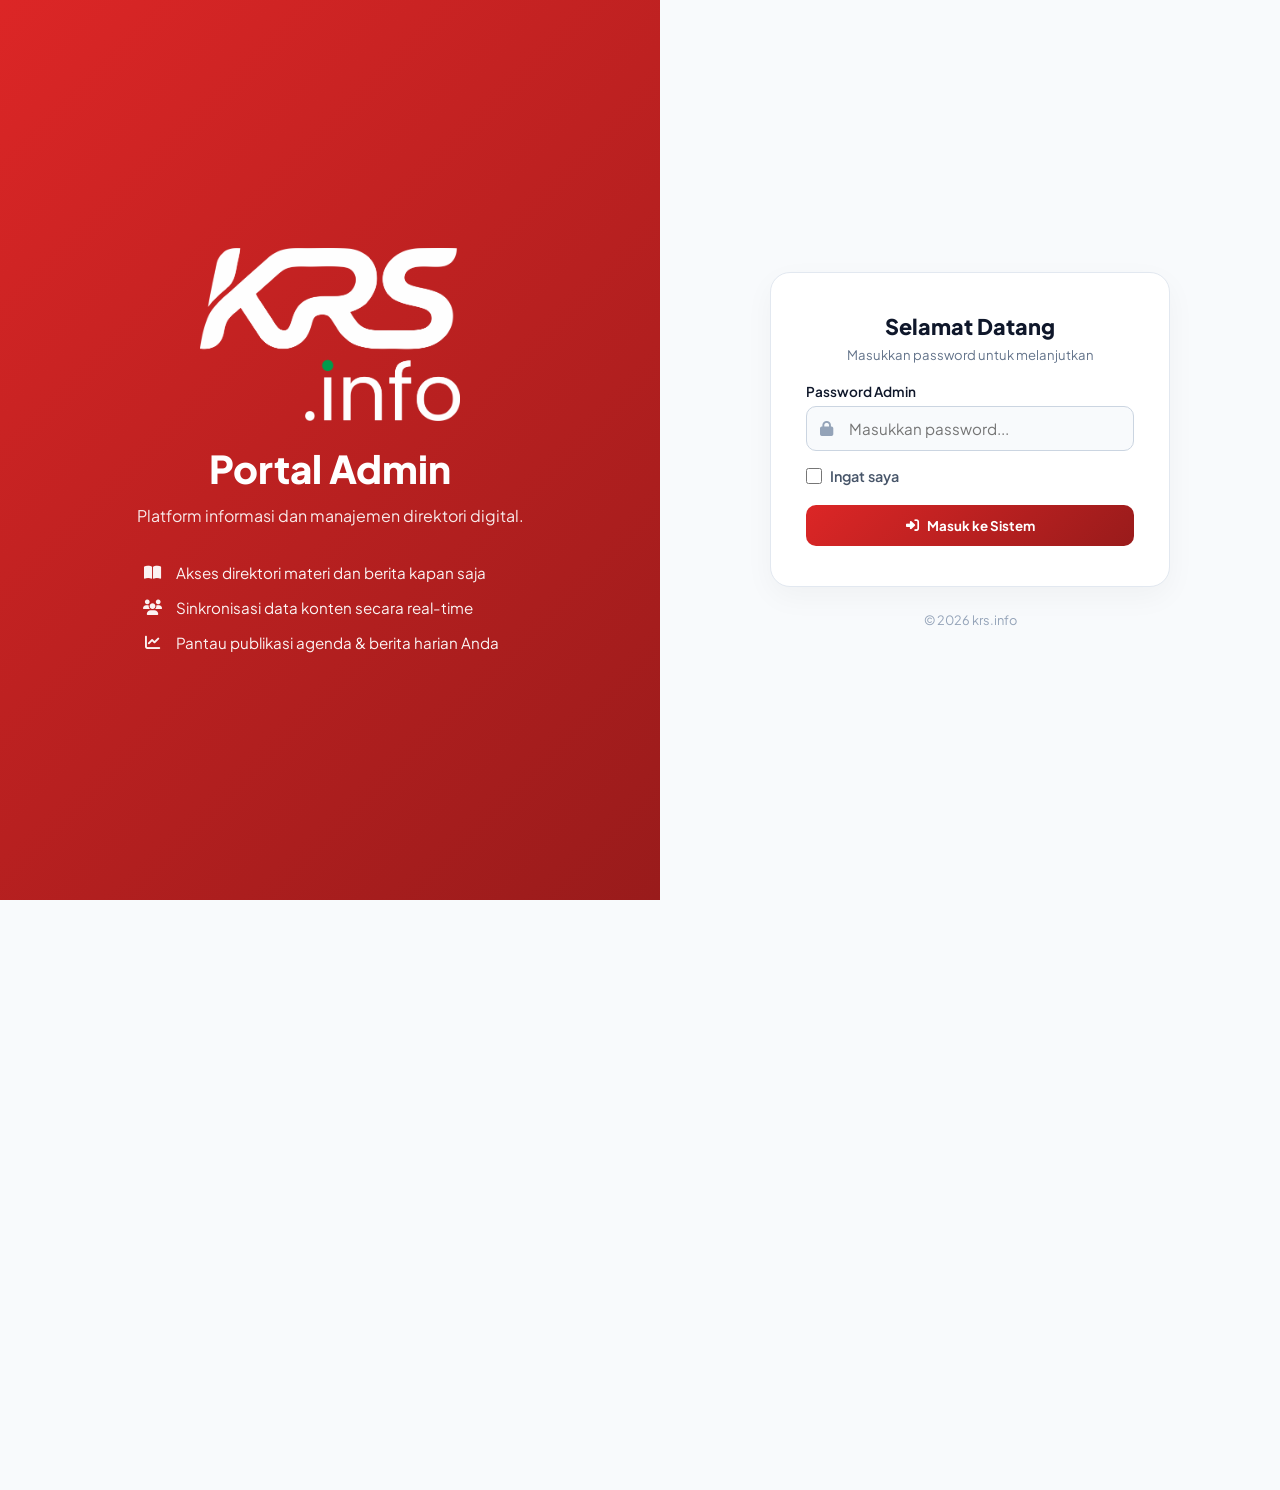
==== commit c4fe637b: "Update admin.html" ====
--- a/admin.html
+++ b/admin.html
@@ -26,9 +26,15 @@
         padding: 0;
         font-family: "Plus Jakarta Sans", sans-serif;
       }
+      html,
       body {
+        width: 100%;
+        height: 100%;
+        overflow-x: hidden;
         background-color: var(--bg-light);
         color: var(--text-main);
+      }
+      body {
         padding: 20px;
         display: none;
       }
@@ -37,6 +43,8 @@
       #loadingScreen {
         position: fixed;
         inset: 0;
+        width: 100vw;
+        height: 100dvh;
         background: linear-gradient(135deg, #dc2626 0%, #991b1b 100%);
         color: white;
         display: none;
@@ -46,6 +54,7 @@
         z-index: 9999;
         text-align: center;
         padding: 20px;
+        overflow: hidden;
       }
       #loadingScreen h1 {
         font-size: 2.5rem;
@@ -63,15 +72,20 @@
       #loginScreen {
         position: fixed;
         inset: 0;
+        width: 100vw;
+        height: 100dvh;
         background: #ffffff;
         display: none;
         z-index: 9998;
+        overflow: hidden;
       }
       .login-split-container {
         display: flex;
         width: 100%;
-        height: 100vh;
-      }
+        height: 100%;
+      }
+
+      /* Pane Kiri (Desktop) */
       .login-left-pane {
         flex: 1;
         background: linear-gradient(135deg, #dc2626 0%, #991b1b 100%);
@@ -82,9 +96,11 @@
         align-items: center;
         text-align: center;
         padding: 60px;
+        height: 100%;
+        overflow: hidden;
       }
       .login-left-pane .brand-icon-box {
-        max-width: 180px;
+        max-width: 260px; /* Diperbesar dari 180px */
         height: auto;
         display: flex;
         align-items: center;
@@ -131,6 +147,7 @@
         text-align: center;
       }
 
+      /* Pane Kanan (Form & Mobile Header) */
       .login-right-pane {
         flex: 1;
         background: #f8fafc;
@@ -140,27 +157,56 @@
         justify-content: center;
         padding: 40px;
         position: relative;
-      }
+        height: 100%;
+        overflow-y: auto;
+      }
+
+      /* Header Khusus Mobile di atas kotak login */
+      .login-mobile-header {
+        display: none;
+        text-align: center;
+        margin-bottom: 20px;
+      }
+      .login-mobile-header img {
+        max-width: 150px; /* Diperbesar dari 100px */
+        height: auto;
+        margin-bottom: 12px;
+        object-fit: contain;
+      }
+      .login-mobile-header h1 {
+        font-size: 1.6rem;
+        font-weight: 800;
+        color: var(--text-main);
+        margin-bottom: 4px;
+      }
+      .login-mobile-header p {
+        font-size: 0.82rem;
+        color: #64748b;
+        max-width: 280px;
+        margin: 0 auto;
+        line-height: 1.4;
+      }
+
       .login-card {
         background: #ffffff;
         width: 100%;
-        max-width: 420px;
+        max-width: 400px;
         padding: 40px 35px;
         border-radius: 20px;
         box-shadow: 0 10px 30px rgba(0, 0, 0, 0.04);
         border: 1px solid #e2e8f0;
       }
       .login-card h2 {
-        font-size: 1.5rem;
+        font-size: 1.35rem;
         color: var(--text-main);
         font-weight: 800;
-        margin-bottom: 8px;
+        margin-bottom: 6px;
         text-align: center;
       }
       .login-card > p {
-        font-size: 0.85rem;
+        font-size: 0.82rem;
         color: #64748b;
-        margin-bottom: 25px;
+        margin-bottom: 20px;
         text-align: center;
       }
       .login-input-group {
@@ -216,12 +262,13 @@
         cursor: pointer;
       }
       .login-footer-text {
-        position: absolute;
-        bottom: 25px;
+        margin-top: 25px;
         font-size: 0.8rem;
         color: #94a3b8;
-      }
-
+        text-align: center;
+      }
+
+      /* Pengaturan Responsif Media Queries */
       @media (max-width: 900px) {
         .login-split-container {
           flex-direction: column;
@@ -230,7 +277,20 @@
           display: none;
         }
         .login-right-pane {
+          background: #f8fafc;
+          padding: 20px;
+          justify-content: center;
+          padding-top: 20px;
+        }
+        .login-mobile-header {
+          display: block;
+        }
+        .login-card {
+          box-shadow: 0 10px 30px rgba(0, 0, 0, 0.04);
+          border: 1px solid #e2e8f0;
           background: #ffffff;
+          padding: 30px 25px;
+          max-width: 400px;
         }
       }
 
@@ -239,11 +299,14 @@
         display: none;
         position: fixed;
         inset: 0;
+        width: 100vw;
+        height: 100dvh;
         background: rgba(0, 0, 0, 0.5);
         z-index: 1000;
         align-items: center;
         justify-content: center;
         padding: 20px;
+        overflow: hidden;
       }
       .modal-content {
         background: #fff;
@@ -300,7 +363,6 @@
         border-bottom: 2px solid #f1f5f9;
         padding-bottom: 15px;
       }
-
       .brand-title {
         display: flex;
         align-items: center;
@@ -322,7 +384,6 @@
         object-fit: contain;
         display: block;
       }
-      /* Efek Garis Kilap Berjalan */
       .brand-logo-shine::after {
         content: "";
         position: absolute;
@@ -570,7 +631,7 @@
           padding-bottom: 12px;
         }
         .brand-logo-shine {
-          max-width: 85px; /* Sesuaikan ukuran logo di mobile agar pas */
+          max-width: 85px;
         }
         .realtime-clock-box {
           padding: 4px 8px;
@@ -640,13 +701,14 @@
         style="display: flex; flex-direction: column; align-items: center"
       >
         <h1 id="greetingText" style="margin-bottom: 8px">SELAMAT...</h1>
-        <p>Memuat sistem panel admin krs.info...</p>
+        <p>Memuat sistem admin krs.info...</p>
       </div>
     </div>
 
     <!-- 2. LOGIN SCREEN -->
     <div id="loginScreen">
       <div class="login-split-container">
+        <!-- Pane Kiri (Tampilan Desktop) -->
         <div class="login-left-pane">
           <div class="brand-icon-box">
             <img src="logoatas.png" alt="Logo krs.info" />
@@ -669,10 +731,17 @@
           </div>
         </div>
 
+        <!-- Pane Kanan (Tampilan Form & Header Mobile) -->
         <div class="login-right-pane">
+          <div class="login-mobile-header">
+            <img src="krslogo.png" alt="Logo krs.info" />
+            <h1>Portal Admin</h1>
+            <p>Platform informasi dan manajemen direktori digital.</p>
+          </div>
+
           <div class="login-card">
             <h2>Selamat Datang</h2>
-            <p>Masukkan password keamanan untuk melanjutkan</p>
+            <p>Masukkan password untuk melanjutkan</p>
 
             <div class="login-input-group">
               <label>Password Admin</label>
@@ -810,20 +879,17 @@
     <!-- MAIN CONTAINER -->
     <div class="container">
       <div class="app-header">
-        <!-- 1. Kiri: Logo krs.info dengan Animasi Kilap (Shimmer) -->
         <div class="brand-title">
           <div class="brand-logo-shine">
             <img src="krslogo.png" alt="Logo krs.info" />
           </div>
         </div>
 
-        <!-- 2. Tengah: Widget Kotak Jam & Realtime Date -->
         <div class="realtime-clock-box">
           <div id="liveTime" class="realtime-time">00:00:00</div>
           <div id="liveDate" class="realtime-date">Memuat tanggal...</div>
         </div>
 
-        <!-- 3. Kanan: Dropdown Pengaturan & Logout -->
         <div class="header-actions">
           <button
             type="button"
@@ -858,7 +924,6 @@
         </div>
       </div>
 
-      <!-- Pilihan Jenis Konten -->
       <div class="form-group">
         <label>Pilih Menu Konten</label>
         <select id="contentType" onchange="switchFormType()">
@@ -991,7 +1056,7 @@
         </div>
 
         <button type="submit" class="btn" id="submitBtn">
-          <i class="fa-solid fa-cloud-arrow-up"></i>  Simpan Data ke GitHub
+          <i class="fa-solid fa-cloud-arrow-up"></i> Simpan Data ke GitHub
         </button>
         <button
           type="button"
@@ -1050,7 +1115,6 @@
         );
       }
 
-      // Fungsi Realtime Clock (Hari, Tanggal, Bulan, Tahun, Jam)
       function updateRealtimeClock() {
         const now = new Date();
 
@@ -1076,7 +1140,6 @@
         }
       }
 
-      // Fungsi Kontrol Dropdown Header
       function toggleDropdown(event) {
         event.stopPropagation();
         const dropdown = document.getElementById("headerDropdown");
@@ -1088,7 +1151,6 @@
         if (dropdown) dropdown.classList.remove("show");
       }
 
-      // Tutup dropdown jika klik di luar area
       window.addEventListener("click", () => {
         closeDropdown();
       });
@@ -1260,6 +1322,16 @@
           .join("");
       }
 
+      function htmlToPlainText(html) {
+        if (!html) return "";
+        let text = html
+          .replace(/<\/p><p>/g, "\n\n")
+          .replace(/<p>/g, "")
+          .replace(/<\/p>/g, "")
+          .replace(/<strong>(.*?)<\/strong> - /g, "$1 - ");
+        return text;
+      }
+
       function formatDateTimeForWeb(val) {
         if (!val) return "";
         return val.replace("T", " ");
@@ -1399,7 +1471,9 @@
             document.getElementById("bExistingGambar").value =
               item.gambar || "";
             document.getElementById("bRingkasan").value = item.ringkasan || "";
-            document.getElementById("bKronologi").value = item.kronologi || "";
+            document.getElementById("bKronologi").value = htmlToPlainText(
+              item.kronologi || "",
+            );
           } else {
             document.getElementById("aId").value = item.id || "";
             document.getElementById("aTitle").value = item.title || "";
@@ -1611,10 +1685,7 @@
 
             if (!updateRes.ok) throw new Error("Gagal menyimpan.");
 
-            showStatus(
-              "Berhasil! Data telah diperbarui.",
-              "success",
-            );
+            showStatus("Berhasil! Data telah diperbarui.", "success");
             resetForm();
             loadContentList();
           } catch (err) {
